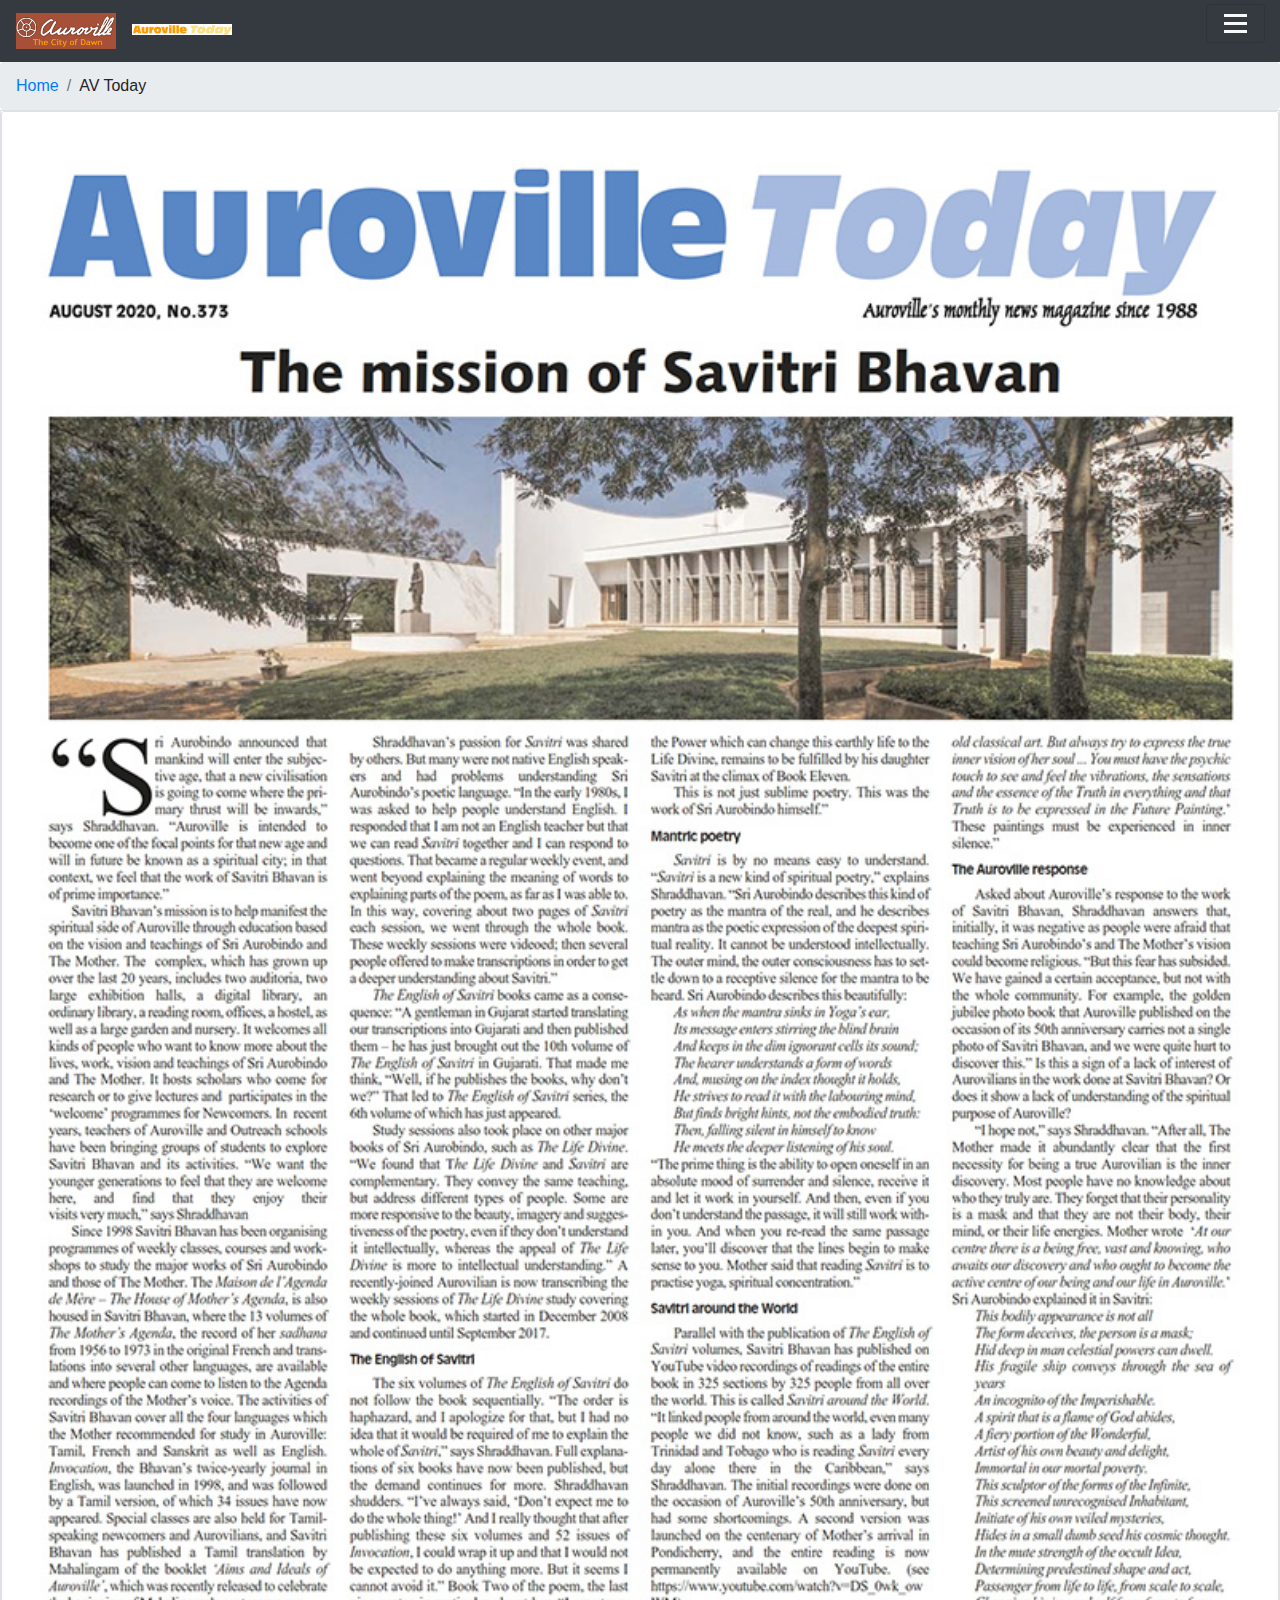
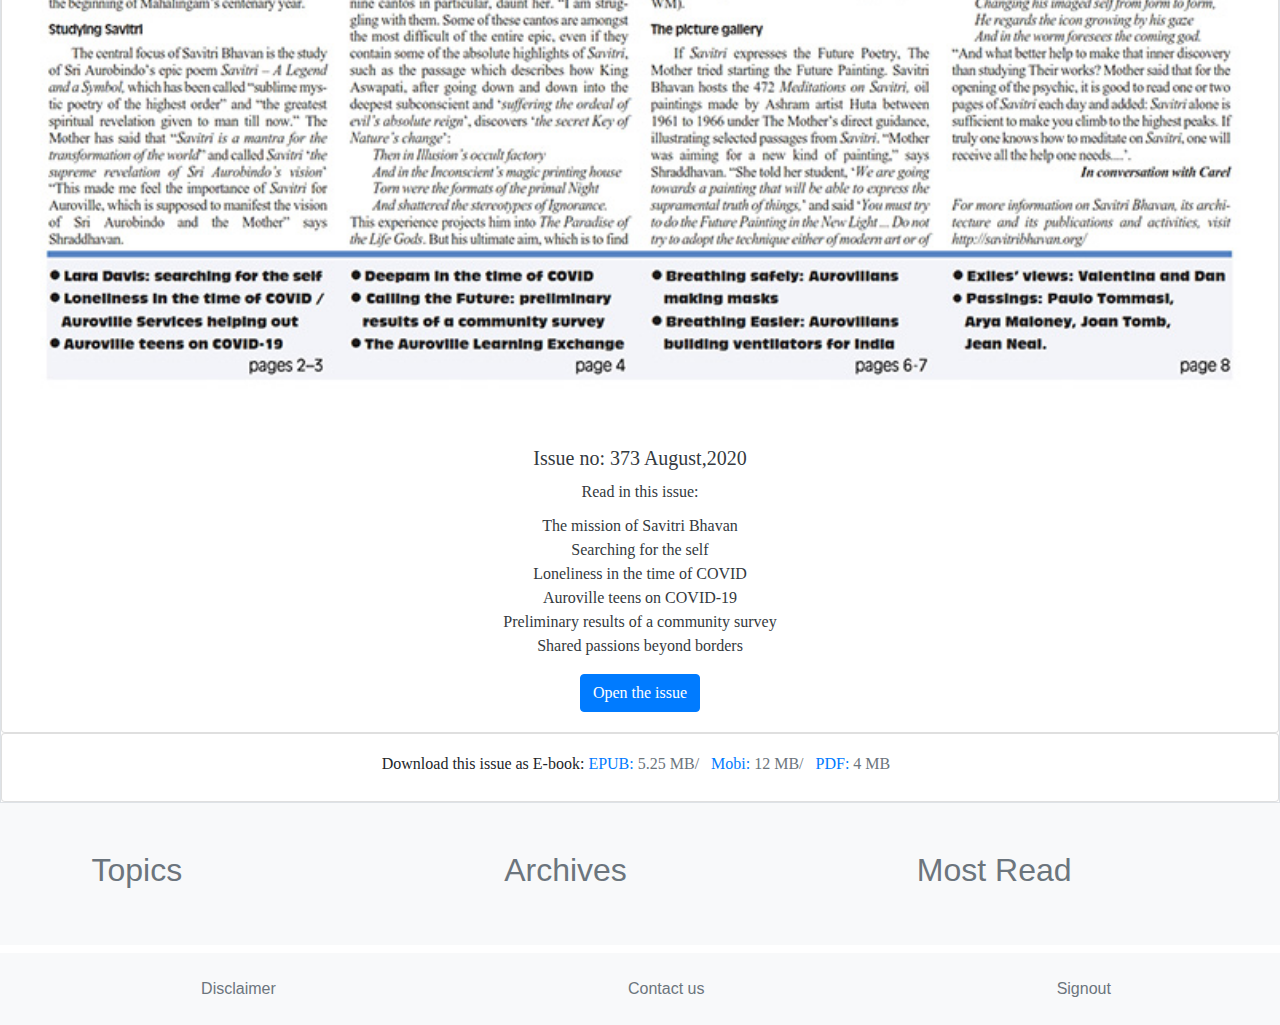
==== index.html @ aa0ff524 "initial" ====
<!doctype html>
<html lang="en">
  <head>
    <!-- Required meta tags -->
    <meta charset="utf-8">
    <meta name="viewport" content="width=device-width, initial-scale=1, shrink-to-fit=no">
    <link rel="icon" href="images/title.jpg">

    <!-- Bootstrap CSS -->
    <link rel="stylesheet" href="https://stackpath.bootstrapcdn.com/bootstrap/4.3.1/css/bootstrap.min.css" integrity="sha384-ggOyR0iXCbMQv3Xipma34MD+dH/1fQ784/j6cY/iJTQUOhcWr7x9JvoRxT2MZw1T" crossorigin="anonymous">
    <link rel="stylesheet" href="https://use.fontawesome.com/releases/v5.14.0/css/all.css" integrity="sha384-HzLeBuhoNPvSl5KYnjx0BT+WB0QEEqLprO+NBkkk5gbc67FTaL7XIGa2w1L0Xbgc" crossorigin="anonymous">
    <link rel="stylesheet" href="style.css">
    <title>Auroville Today</title>
  </head>
  <body>
    <!--navbar-->
    <nav class="navbar sticky-top  navbar-light bg-dark scroll">
   
    <div class="f1">
      <a href="#" class="navbar-brand "><img src="images/logo.png" class="img-fluid"  width="100"  alt=""></i></a>
      <a href="#" class="navbar-brand "><img src="images/avtoday_logo-fb6104b54d6cd9b0c238b9ac09770b38 (1).png" class="img-fluid"  width="100"  alt=""></i></a>

    </div>
   
         <button  type="button" class="navbar-toggler bg-dark nav-button navigation-button fixed mt-1 " style="outline: none;"data-toggle="collapse" data-target="#nav">
          <div class="bg-light line1"></div>
          <div class="bg-light line2"></div>
          <div class="bg-light line3"></div>
         </button>
         <div class="collapse navbar-collapse justify-content-between mb-2 " id="nav">
            <ul class="navbar-nav mx-auto ml-2 ">
                <li class="nav-item"><a href="#" class="nav-link text-light text-uppercase font-weight-bold">Current Issue</a></li>
                <li class="nav-item"><a href="#" class="nav-link text-light text-uppercase font-weight-bold">Topics</a></li>
                <li class="nav-item"><a href="#" class="nav-link text-light text-uppercase font-weight-bold">Archives</a></li>
                <li class="nav-item"><a href="#" class="nav-link text-light text-uppercase font-weight-bold">Sign-In</a></li>                
                <li class="nav-item"><a href="#" class="nav-link text-light text-uppercase font-weight-bold">Contact Us</a></li>                
             </ul>
             <form class="form-inline mx-auto">
                <div class="input-group">
                    <input type="text" class="form-control"placeholder="Search Av Today">
                    <div class="input-group-append">
                        <button type="button" class="btn"><i class="fas fa-search text-muted"></i></button>
                    </div>
                </div>
            </form>
         </div> 
          
    </nav>
    <!--End of navbar-->
    <!--Breadcrumps-->
    <nav aria-label="breadcrumb">
      <ol class="breadcrumb mb-0">
        <li class="breadcrumb-item"><a href="index.html">Home</a></li>
        <li class="breadcrumb-item item-active" aria-current="page">AV Today</li> 
      </ol>
    </nav>
    <!--End of Breadcrumps-->
    <!--Card-->
    <section class=" border lora"> 
        <div class="card" >
            <img src="images/August.jpg" class="card-img-top" alt="...">
            <div class="card-body text-center ">
              <h5 class="card-title text-center"> <a href="#" class="text-dark ">Issue no: 373 August,2020</a></h5>
              <h6 class="card-title text-center"> <a href="#" class="text-dark ">Read in this issue:</a></h6>
                <ul class="text-center list-inline">
                  <li class="list-item"><a href="#" class="text-dark ">The mission of Savitri Bhavan</a></li>
                  <li class="list-item"><a href="#" class="text-dark ">Searching for the self</a></li>
                  <li class="list-item"><a href="#" class="text-dark ">Loneliness in the time of COVID</a></li>
                  <li class="list-item"><a href="#" class="text-dark ">Auroville teens on COVID-19</a></li>
                  <li class="list-item"><a href="#" class="text-dark ">Preliminary results of a community survey</a></li>
                  <li class="list-item"><a href="#" class="text-dark ">Shared passions beyond borders</a></li>
                </ul>
              <a href="issue-index.html" class="btn btn-primary text-center">Open the issue</a>
            </div>
            
          </div>   

          <!-- Download  -->
    <section class="mt-0">
      <div class="card">
        <div class="card-body">
          <div class="row">
            <div class="col-lg-12">
              <h6 class=" mr-lg-2  text-center"><i class=" fas fa-download"></i>  Download this issue as E-book: 
                <span>
                  <a href="" >  EPUB: <span class="text-muted">5.25 MB/</span></a>
                  <a href="" class="ml-2">Mobi: <span class="text-muted">12 MB/</span></a>
                  <a href="" class="ml-2">PDF: <span class="text-muted">4 MB</span></a>
                </span></h6>
              </div>
          </div>
        </div>
      </div>
    </section>
    <!-- End of Download -->
          
    </section>  
    <!-- End of Card -->
    <!-- topics -->
    <section class="mb-2 p-4 bg-light ">
      <div class="row">
        <div class="col-lg-4">
          <a href="" class="text-secondary">
            <div class="row  my-4 text-center">
              <div class="col-xs-8 text-center mx-auto">
                <h2 class="text-capitalize fromleft">topics</h2>
              </div>
              <div class="col-xs-4 mx-auto">
                <i class="fas fa-book-reader fa-4x text-success fromright"></i>
              </div>
            </div>
          </a>     
        </div>
        <div class="col-lg-4">
          <a href="" class="text-secondary">
            <div class="row  my-4 text-center">
              <div class="col-xs-8 text-center mx-auto">
                <h2 class="text-capitalize fromleft">Archives</h2>
              </div>
              <div class="col-xs-4 mx-auto">
                <i class="fas fa-boxes fa-4x text-warning"></i>

              </div>
            </div>
          </a>     
        </div>
        
        <div class="col-lg-4">
          <a href="" class="text-secondary">
            <div class="row  my-4">
              <div class="col-xs-8 mx-auto text-center fromleft">
                <h2 class="text-capitalize ">Most Read</h2>
              </div>
              <div class="col-xs-4 mx-auto fromright">
                <i class="fab fa-gratipay fa-4x text-danger "></i>
              </div>
            </div>
          </a>
        </div>
      </div>
       
    </section>
    <!-- End of topics -->
    <!--End of Card-->

    <!-- Footer -->
    <section class="bg-light mt-0 p-4">
      <div class="row">
        <div class="col-xs-4 mx-lg-auto"><a href="" class="text-secondary"><i class=" text-success far fa-clipboard mx-3 "></i>Disclaimer</a></div>
        <div class="col-xs-4 mx-lg-auto"><a href="" class="text-secondary"><i class=" text-warning far fa-id-card  mx-3"></i>Contact us </a></div>
        <div class="col-xs-4 mx-lg-auto"><a href="" class="text-secondary"><i class=" text-danger fas fa-sign-out-alt  mx-3"></i>Signout</a></div>
      </div>      
    </section>
    <!-- End of Footer -->

    <!-- return-to-top -->
    <a href="javascript:" id="return-to-top" ><i class="fas fa-chevron-up"></i></a>  
    <!--End of return-to-top -->


    <!-- Optional JavaScript -->
    <!-- jQuery first, then Popper.js, then Bootstrap JS -->
    <script src="https://code.jquery.com/jquery-3.5.1.js" integrity="sha256-QWo7LDvxbWT2tbbQ97B53yJnYU3WhH/C8ycbRAkjPDc=" crossorigin="anonymous"></script>
    <script src="https://cdnjs.cloudflare.com/ajax/libs/popper.js/1.14.7/umd/popper.min.js" integrity="sha384-UO2eT0CpHqdSJQ6hJty5KVphtPhzWj9WO1clHTMGa3JDZwrnQq4sF86dIHNDz0W1" crossorigin="anonymous"></script>
    <script src="https://stackpath.bootstrapcdn.com/bootstrap/4.3.1/js/bootstrap.min.js" integrity="sha384-JjSmVgyd0p3pXB1rRibZUAYoIIy6OrQ6VrjIEaFf/nJGzIxFDsf4x0xIM+B07jRM" crossorigin="anonymous"></script>
    <script src="script.js"></script>
</body>
</html>
---- style.css ----
.brown{
    background-color: brown;
}

.scroll{
    top: 0;
    width: 100;
    height: 100%;
    transition: top 0.3s;
}
.border{
    border-bottom: solid 5px;
}
.border-down{
    border-bottom:  solid 3px;
}
.roboto{
font-family: 'Roboto', sans-serif;
font-size: 80%;
letter-spacing: 0ch;
}
.lora{
    font-family: 'Lora', serif;
}

/*Return to top*/
#return-to-top {
    position: fixed;
    bottom: 20px;
    right: 20px;
    background: rgb(0, 0, 0);
    background: rgba(0, 0, 0, 0.7);
    width: 50px;
    height: 50px;
    display: block;
    text-decoration: none;
    -webkit-border-radius: 35px;
    -moz-border-radius: 35px;
    border-radius: 35px;
    display: none;
    -webkit-transition: all 0.3s linear;
    -moz-transition: all 0.3s ease;
    -ms-transition: all 0.3s ease;
    -o-transition: all 0.3s ease;
    transition: all 0.3s ease;
}
#return-to-top i {
    color: #fff;
    margin: 0;
    position: relative;
    left: 16px;
    top: 13px;
    font-size: 19px;
    -webkit-transition: all 0.3s ease;
    -moz-transition: all 0.3s ease;
    -ms-transition: all 0.3s ease;
    -o-transition: all 0.3s ease;
    transition: all 0.3s ease;
}
#return-to-top:hover {
    background: rgba(0, 0, 0, 0.9);
}
#return-to-top:hover i {
    color: #fff;
    top: 5px;
}
/* End of Return to top*/

/*Nav-dir*/
.line1, .line2, .line3{
    width: 23px;
    height:3px;
    margin: 5px;
    transition: all .5s;
}

.change .line1{
    transform: rotate(-45deg) translate(-5px,6px);
}
.change .line2{
    opacity: 0;
}
.change .line3{
    transform: rotate(45deg) translate(-5px,-6px);
    background: linear-gradient(rgba(0,0,0,.6),rgba(0,0,0,.7));
}
#new{
    /* position: absolute; */
    width: 100%;
    height: 100%;
    padding-top: 0%;
    margin: 0%;
    background-color: black;


}

.show{
    pointer-events: all;
    width: 100%;
    height :100%;
    background-color:gray;
    z-index: 9988;
    transition: all .5s;
    
}

#listing{
    display:inline;
  justify-content: left;
}
/* #nav-dir {
    position: fixed;
    background: rgb(0, 0, 0);
    background: rgba(0, 0, 0, 0.7);
    width: 500px;
    height: 500px;
    display: block;
    text-decoration: none;
    -webkit-border-radius: 35px;
    -moz-border-radius: 35px;
    border-radius: 35px;
    display: none;
    -webkit-transition: all 0.3s linear;
    -moz-transition: all 0.3s ease;
    -ms-transition: all 0.3s ease;
    -o-transition: all 0.3s ease;
    transition: all 0.3s ease;
} */

.navigation-button{
    cursor: pointer;
    position: fixed;
    right: 15px;
    top: 0;
    z-index: 9999;
}
/*End of Nav-dir*/


/* animation   */
.fromleft{
    animation-name: fromleft;
    animation-duration: 2s;
}
   
.fromright{
    animation-name: fromright;
    animation-duration: 2s;
}

@keyframes fromleft{
    0%{
        transform: translateX(-120px);
        opacity:0;
    }
    100%{
        transform: translateX(0);
        opacity:1;
    }
}

@keyframes fromright{
    0%{
        transform: translateX(30px);
        opacity:0;
    }
    100%{
        transform: translateX(0);
        opacity:1;
    }
}
/* End of animation   */


/*image overlay*/

.category{
    position: relative;
    top: 0%;
    right: 0%;
    font-size: 8px;
    letter-spacing: 1px;
    background:black;
    width: 70%;
    height:10%;
    opacity: .7;
    cursor: pointer;
    transition: all .5s;
    text-emphasis-color: white;
    
}
.category :hover{
    opacity: 1;
}
.post-cat-group{
    display: -webkit-box;
    display: -ms-flexbox;
    display: flex;
    -ms-flex-wrap: wrap;
    flex-wrap: wrap;
    -webkit-box-align: center;
    -ms-flex-align: center;
    align-items: center;
    /* margin-bottom: .5rem !important; */

}
.font-size{
    font-size: 2rem;
    font-family: Georgia, 'Times New Roman', Times, serif;
}

.title-font{
    font-size: 80%;
    font-family: Verdana, Geneva, Tahoma, sans-serif;
}
.border-bot{
    border-bottom: grey solid .1px;
}
/* From theme */
.media{
    display: -ms-flexbox;
    display: flex;
    -ms-flex-align: start;
    align-items: flex-start;
}
.post-block {
    margin-bottom: 3rem;
}
.m-b-xs-30 {
    margin-bottom: 3rem !important;
}
.align-self-center {
    -ms-flex-item-align: center!important;
    align-self: center!important;
}
/* .m-r-xs-30 {
    margin-right: 3rem !important;
} */
.img-fluid {
    max-width: 100%;
    height: auto;
}

.grad-overlay {
    background: -webkit-gradient(linear,left top,left bottom,from(rgba(18,18,19,0)),to(#121213));
    background: -webkit-linear-gradient(top,rgba(18,18,19,0) 0%,#121213 100%);
    background: -o-linear-gradient(top,rgba(18,18,19,0) 0%,#121213 100%);
    background: linear-gradient(180deg,rgba(18,18,19,0) 0%,#121213 100%);
}


.media-body {
    word-break: break-word;
}



.post-cat{
    display: block;
    font-family: var(--secondary-font);
    font-size: .5rem;
    line-height: 1.4rem;
    font-weight: var(--s-bold);
    margin: 0 1rem 1rem 0;
    letter-spacing: 0rem;
}

.cat-btn{
    position: relative;
    display: -webkit-inline-box;
    display: -ms-inline-flexbox;
    display: inline-flex;
    -webkit-box-align: center;
    -ms-flex-align: center;
    align-items: center;
    -webkit-box-pack: center;
    -ms-flex-pack: center;
    justify-content: center;
    /* font-family: var(--secondary-font); */
    font-family: monospace;
    font-size: 1.4rem;
    line-height: 2.1rem;
    font-weight: var(--p-bold);
    letter-spacing: .1rem;
    color: #fff;
    /* padding: 1.4rem 4rem 1.3rem; */
    /* border-width: .2rem; */
    border-style: solid;
    border-radius: 0;
    padding: .3rem .6rem .3rem;
    border: none;
    font-size: 1.1rem;
    line-height: 1.4rem;
    font-weight: var(--s-bold);
    z-index: 1;
}
.cat-font{
    font-family: monospace;
    font-size: 70%;
    letter-spacing: .2ch;
    word-spacing: normal;
}
.m-b-xs-10 {
    margin-bottom: 1rem !important;
}

.post-title {
    font-size: 1.4rem;
    line-height: 1rem;
    margin-bottom: 1rem;
}
.custom{
    height :  80px;
}


/* From theme */


.overlay {
    position: absolute;
    top: 0%;
    right: 0%;
    font-size: 14px;
    letter-spacing: 1px;
    background: black;
    width: 70%;
    opacity: .7;
    cursor: pointer;
    transition: all .5s;
    text-emphasis-color: white;
    /* position: absolute; 
    bottom: 0; 
    background: rgb(0, 0, 0);
    background: rgba(0, 0, 0, 0.5); /* Black see-through */
    /* color: #f1f1f1; 
    width: 100%;
    transition: .5s ease;
    opacity:1;
    color: white;
    font-size: 20px;
    padding: 20px;
    text-align: center; */ 
  }
  
/*End of image overlayr*/

.intend{
    
    padding-right: 20px;
    padding-left: 20px;;
    font-size: large;
    text-align: justify;

}
.right{
    text-align: right;
    
    
}

.image{
    height: 50px;
    width: 150px;
}

.visible-navdir {
    visibility: visible;
}

.f1{
    display: flex;
}

/*topbuttom*/
#topbutton {
    position: fixed;
    top: 200px;
    right: 90px;
    background: rgb(0, 0, 0);
    background: rgba(0, 0, 0, 0.7);
    width: 50px;
    height: 50px;
    display: block;
    text-decoration: none;
    -webkit-border-radius: 35px;
    -moz-border-radius: 35px;
    border-radius: 35px;
    display: none;
    -webkit-transition: all 0.3s linear;
    -moz-transition: all 0.3s ease;
    -ms-transition: all 0.3s ease;
    -o-transition: all 0.3s ease;
    transition: all 0.3s ease;
}
/*End of topbuttom*/
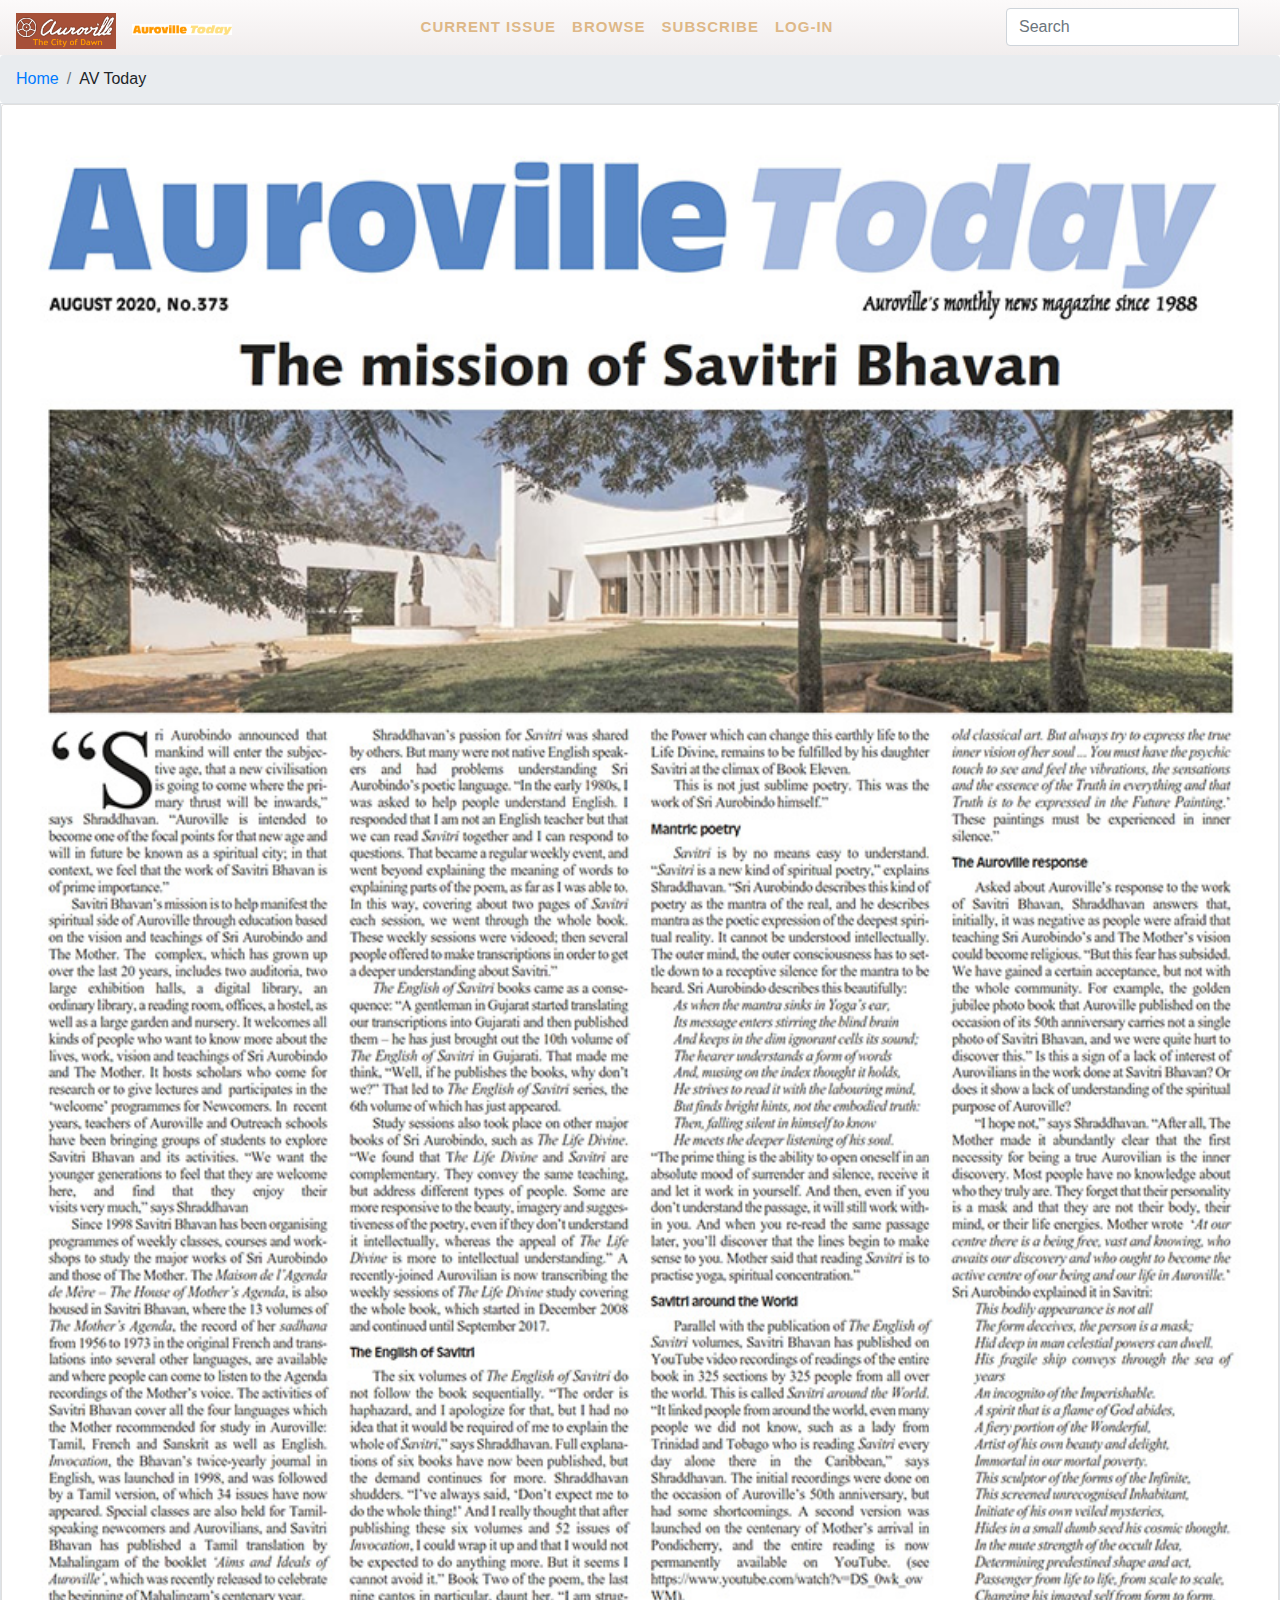
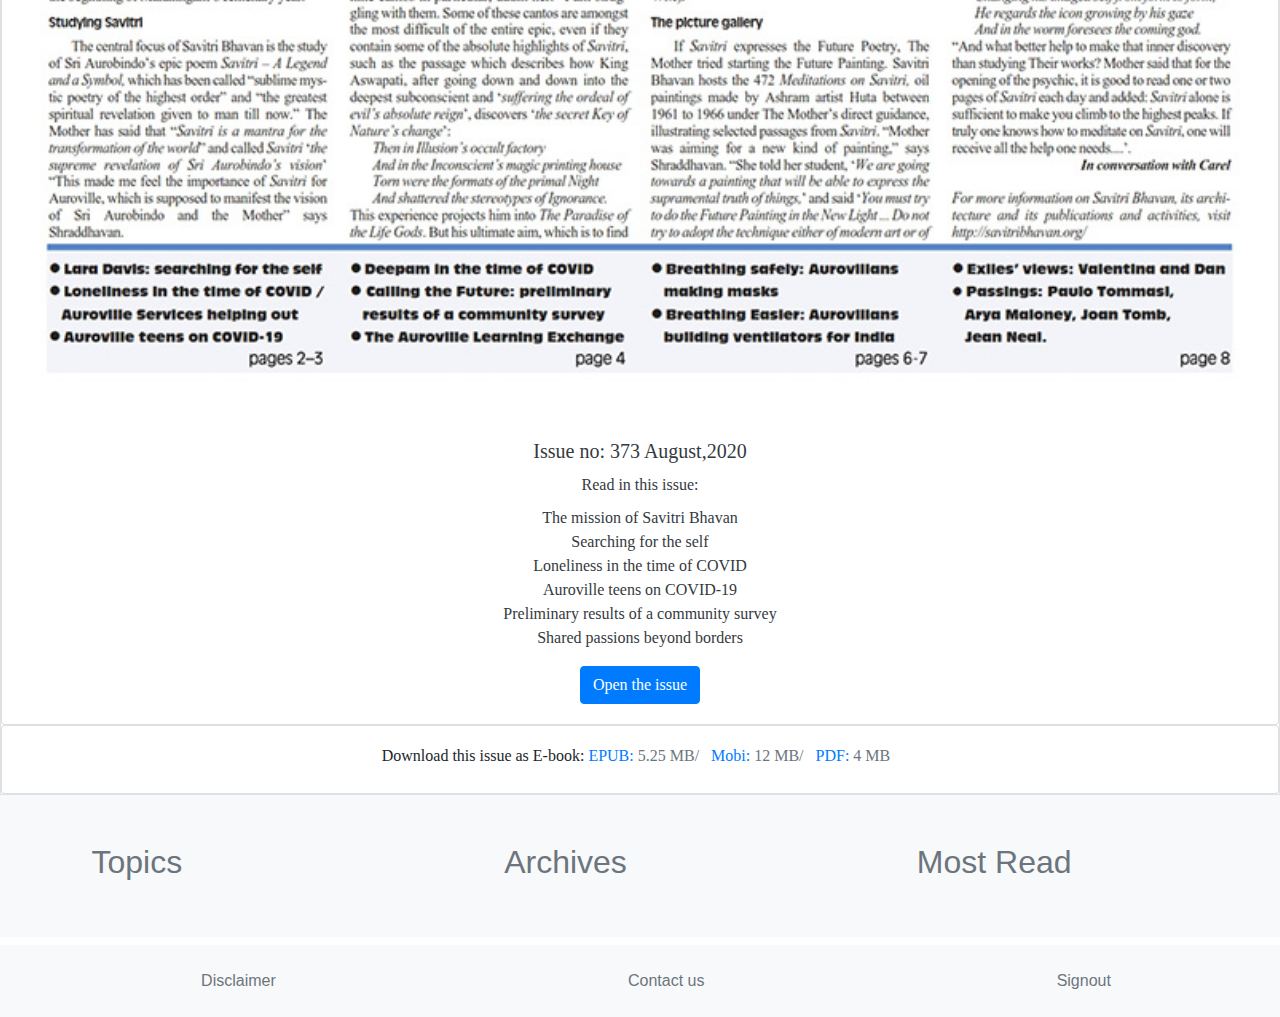
==== commit 6dca164b: "v 2.1" ====
--- a/index.html
+++ b/index.html
@@ -14,39 +14,38 @@
   </head>
   <body>
     <!--navbar-->
-    <nav class="navbar sticky-top  navbar-light bg-dark scroll">
-   
-    <div class="f1">
-      <a href="#" class="navbar-brand "><img src="images/logo.png" class="img-fluid"  width="100"  alt=""></i></a>
-      <a href="#" class="navbar-brand "><img src="images/avtoday_logo-fb6104b54d6cd9b0c238b9ac09770b38 (1).png" class="img-fluid"  width="100"  alt=""></i></a>
-
-    </div>
-   
-         <button  type="button" class="navbar-toggler bg-dark nav-button navigation-button fixed mt-1 " style="outline: none;"data-toggle="collapse" data-target="#nav">
-          <div class="bg-light line1"></div>
-          <div class="bg-light line2"></div>
-          <div class="bg-light line3"></div>
-         </button>
-         <div class="collapse navbar-collapse justify-content-between mb-2 " id="nav">
-            <ul class="navbar-nav mx-auto ml-2 ">
-                <li class="nav-item"><a href="#" class="nav-link text-light text-uppercase font-weight-bold">Current Issue</a></li>
-                <li class="nav-item"><a href="#" class="nav-link text-light text-uppercase font-weight-bold">Topics</a></li>
-                <li class="nav-item"><a href="#" class="nav-link text-light text-uppercase font-weight-bold">Archives</a></li>
-                <li class="nav-item"><a href="#" class="nav-link text-light text-uppercase font-weight-bold">Sign-In</a></li>                
-                <li class="nav-item"><a href="#" class="nav-link text-light text-uppercase font-weight-bold">Contact Us</a></li>                
-             </ul>
-             <form class="form-inline mx-auto">
-                <div class="input-group">
-                    <input type="text" class="form-control"placeholder="Search Av Today">
-                    <div class="input-group-append">
-                        <button type="button" class="btn"><i class="fas fa-search text-muted"></i></button>
-                    </div>
-                </div>
-            </form>
-         </div> 
-          
-    </nav>
-    <!--End of navbar-->
+    <nav class="navbar sticky-top nav-menu navbar-expand-lg bg-light scroll">
+      <!--Brand logo-->
+      <div class="f1">
+        <a href="#" class="navbar-brand "><img src="images/logo.png" class="img-fluid"  width="100"  alt=""></i></a>
+        <a href="#" class="navbar-brand "><img src="images/avtoday_logo-fb6104b54d6cd9b0c238b9ac09770b38 (1).png" class="img-fluid"  width="100"  alt=""></i></a>
+  
+      </div>
+           <button  type="button" class="navbar-toggler bg-white nav-button navigation-button fixed mt-1 " style="outline: none;" data-toggle="collapse" data-target="#nav">
+            <div class="bg-dark line1"></div>
+            <div class="bg-dark line2"></div>
+            <div class="bg-dark line3"></div>
+           </button>
+           <div class="collapse navbar-collapse  mb-2" style="font-family:'Segoe UI', Tahoma, Geneva, Verdana, sans-serif" id="nav">
+              <ul class="navbar-nav ml-lg-auto ">
+                  <li class="nav-item"><a href="#" class="nav-link menu-item  text-uppercase  ">Current issue</a> </li>
+                  <li class="nav-item"><a href="#" class="nav-link menu-item  text-uppercase ">Browse</a> </li>
+                  <li class="nav-item"><a href="#" class="nav-link menu-item  text-uppercase  ">Subscribe</a> </li>
+                  <li class="nav-item"><a href="#" class="nav-link menu-item  text-uppercase ">Log-in</a>  </li>
+                  
+               </ul>
+               <form class="form-inline ml-lg-auto">
+                  <div class="input-group">
+                      <input type="text" class="form-control"placeholder="Search">
+                      <div class="input-group-append">
+                          <button type="button" class="btn"><i class="fas fa-search text-muted"></i></button>
+                      </div>
+                  </div>
+              </form>
+           </div> 
+            
+      </nav>
+      <!--End of navbar-->
     <!--Breadcrumps-->
     <nav aria-label="breadcrumb">
       <ol class="breadcrumb mb-0">
@@ -55,93 +54,96 @@
       </ol>
     </nav>
     <!--End of Breadcrumps-->
-    <!--Card-->
+    <div class="conatiner">
+      <!--Card-->
     <section class=" border lora"> 
-        <div class="card" >
-            <img src="images/August.jpg" class="card-img-top" alt="...">
-            <div class="card-body text-center ">
-              <h5 class="card-title text-center"> <a href="#" class="text-dark ">Issue no: 373 August,2020</a></h5>
-              <h6 class="card-title text-center"> <a href="#" class="text-dark ">Read in this issue:</a></h6>
-                <ul class="text-center list-inline">
-                  <li class="list-item"><a href="#" class="text-dark ">The mission of Savitri Bhavan</a></li>
-                  <li class="list-item"><a href="#" class="text-dark ">Searching for the self</a></li>
-                  <li class="list-item"><a href="#" class="text-dark ">Loneliness in the time of COVID</a></li>
-                  <li class="list-item"><a href="#" class="text-dark ">Auroville teens on COVID-19</a></li>
-                  <li class="list-item"><a href="#" class="text-dark ">Preliminary results of a community survey</a></li>
-                  <li class="list-item"><a href="#" class="text-dark ">Shared passions beyond borders</a></li>
-                </ul>
-              <a href="issue-index.html" class="btn btn-primary text-center">Open the issue</a>
+      <div class="card" >
+          <img src="images/August.jpg" class="card-img-top" alt="...">
+          <div class="card-body text-center ">
+            <h5 class="card-title text-center"> <a href="#" class="text-dark ">Issue no: 373 August,2020</a></h5>
+            <h6 class="card-title text-center"> <a href="#" class="text-dark ">Read in this issue:</a></h6>
+              <ul class="text-center list-inline">
+                <li class="list-item"><a href="#" class="text-dark ">The mission of Savitri Bhavan</a></li>
+                <li class="list-item"><a href="#" class="text-dark ">Searching for the self</a></li>
+                <li class="list-item"><a href="#" class="text-dark ">Loneliness in the time of COVID</a></li>
+                <li class="list-item"><a href="#" class="text-dark ">Auroville teens on COVID-19</a></li>
+                <li class="list-item"><a href="#" class="text-dark ">Preliminary results of a community survey</a></li>
+                <li class="list-item"><a href="#" class="text-dark ">Shared passions beyond borders</a></li>
+              </ul>
+            <a href="issue-index.html" class="btn btn-primary text-center">Open the issue</a>
+          </div>
+          
+        </div>   
+
+<!-- Download  -->
+  <section class="mt-0">
+    <div class="card">
+      <div class="card-body">
+        <div class="row">
+          <div class="col-lg-12">
+            <h6 class=" mr-lg-2  text-center"><i class=" fas fa-download"></i>  Download this issue as E-book: 
+              <span>
+                <a href="" >  EPUB: <span class="text-muted">5.25 MB/</span></a>
+                <a href="" class="ml-2">Mobi: <span class="text-muted">12 MB/</span></a>
+                <a href="" class="ml-2">PDF: <span class="text-muted">4 MB</span></a>
+              </span></h6>
             </div>
-            
-          </div>   
-
-          <!-- Download  -->
-    <section class="mt-0">
-      <div class="card">
-        <div class="card-body">
-          <div class="row">
-            <div class="col-lg-12">
-              <h6 class=" mr-lg-2  text-center"><i class=" fas fa-download"></i>  Download this issue as E-book: 
-                <span>
-                  <a href="" >  EPUB: <span class="text-muted">5.25 MB/</span></a>
-                  <a href="" class="ml-2">Mobi: <span class="text-muted">12 MB/</span></a>
-                  <a href="" class="ml-2">PDF: <span class="text-muted">4 MB</span></a>
-                </span></h6>
-              </div>
-          </div>
         </div>
       </div>
-    </section>
-    <!-- End of Download -->
-          
-    </section>  
-    <!-- End of Card -->
-    <!-- topics -->
-    <section class="mb-2 p-4 bg-light ">
-      <div class="row">
-        <div class="col-lg-4">
-          <a href="" class="text-secondary">
-            <div class="row  my-4 text-center">
-              <div class="col-xs-8 text-center mx-auto">
-                <h2 class="text-capitalize fromleft">topics</h2>
-              </div>
-              <div class="col-xs-4 mx-auto">
-                <i class="fas fa-book-reader fa-4x text-success fromright"></i>
-              </div>
+    </div>
+  </section>
+<!-- End of Download -->        
+  </section>  
+  <!-- End of Card -->
+
+  <!-- Index -->
+  <section class="mb-2 p-4 bg-light ">
+    <div class="row">
+      <div class="col-lg-4">
+        <a href="" class="text-secondary">
+          <div class="row  my-4 text-center">
+            <div class="col-xs-8 text-center mx-auto">
+              <h2 class="text-capitalize fromleft">topics</h2>
             </div>
-          </a>     
-        </div>
-        <div class="col-lg-4">
-          <a href="" class="text-secondary">
-            <div class="row  my-4 text-center">
-              <div class="col-xs-8 text-center mx-auto">
-                <h2 class="text-capitalize fromleft">Archives</h2>
-              </div>
-              <div class="col-xs-4 mx-auto">
-                <i class="fas fa-boxes fa-4x text-warning"></i>
+            <div class="col-xs-4 mx-auto">
+              <i class="fas fa-book-reader fa-4x text-success fromright"></i>
+            </div>
+          </div>
+        </a>     
+      </div>
+      <div class="col-lg-4">
+        <a href="archives.html" class="text-secondary">
+          <div class="row  my-4 text-center">
+            <div class="col-xs-8 text-center mx-auto">
+              <h2 class="text-capitalize fromleft">Archives</h2>
+            </div>
+            <div class="col-xs-4 mx-auto">
+              <i class="fas fa-boxes fa-4x text-warning"></i>
 
-              </div>
             </div>
-          </a>     
-        </div>
-        
-        <div class="col-lg-4">
-          <a href="" class="text-secondary">
-            <div class="row  my-4">
-              <div class="col-xs-8 mx-auto text-center fromleft">
-                <h2 class="text-capitalize ">Most Read</h2>
-              </div>
-              <div class="col-xs-4 mx-auto fromright">
-                <i class="fab fa-gratipay fa-4x text-danger "></i>
-              </div>
+          </div>
+        </a>     
+      </div>
+      
+      <div class="col-lg-4">
+        <a href="" class="text-secondary">
+          <div class="row  my-4">
+            <div class="col-xs-8 mx-auto text-center fromleft">
+              <h2 class="text-capitalize ">Most Read</h2>
             </div>
-          </a>
-        </div>
+            <div class="col-xs-4 mx-auto fromright">
+              <i class="fab fa-gratipay fa-4x text-danger "></i>
+            </div>
+          </div>
+        </a>
       </div>
-       
-    </section>
-    <!-- End of topics -->
-    <!--End of Card-->
+    </div>
+     
+  </section>
+  <!-- End of index-->
+    </div>
+ <!-- End of container -->
+    
 
     <!-- Footer -->
     <section class="bg-light mt-0 p-4">
--- a/style.css
+++ b/style.css
@@ -23,6 +23,81 @@
     font-family: 'Lora', serif;
 }
 
+.nav-menu{
+    background: linear-gradient(rgba(252, 250, 250, 0.993),rgba(241, 237, 237, 0.979));
+    padding-bottom: 0%;
+    transition: all .7s;
+}
+.custom-navbar{
+    padding: 3px 30px;
+    transition: all .5s;
+
+}
+
+.menu-item{
+    font-size:15px;
+    font-weight: bold;
+    letter-spacing: 1px;
+    color:burlywood;
+    transition: color .5s;
+
+}
+.menu-item:hover {
+    color: chocolate;
+    transform: translateY(-5px);
+    transition: all .3s;
+}
+
+
+/* Sidenav */
+/* The side navigation menu */
+.sidenav {
+    height: 100%; /* 100% Full-height */
+    width: 0; /* 0 width - change this with JavaScript */
+    position: fixed; /* Stay in place */
+    z-index: 1; /* Stay on top */
+    top: 0;
+    left: 0;
+    background-color:whitesmoke; /* Black*/
+    overflow-x: hidden; /* Disable horizontal scroll */
+    padding-top: 60px; /* Place content 60px from the top */
+    transition: 0.5s; /* 0.5 second transition effect to slide in the sidenav */
+  }
+  
+  /* The navigation menu links */
+  .sidenav a {
+    padding: 8px 8px 8px 32px;
+    text-decoration: none;
+    font-size: 18px;
+    color: burlywood;
+    display: block;
+    transition: 0.3s;
+  }
+  
+  /* When you mouse over the navigation links, change their color */
+  .sidenav a:hover {
+    color: brown;
+  }
+  
+  /* Position and style the close button (top right corner) */
+  .sidenav .closebtn {
+    position: absolute;
+    top: 0;
+    right: 25px;
+    font-size: 36px;
+    margin-left: 50px;
+  }
+  /* Style page content - use this if you want to push the page content to the right when you open the side navigation */
+#main {
+    transition: margin-left .5s;
+    padding: 20px;
+  }
+
+  @media screen and (max-height: 450px) {
+    .sidenav {padding-top: 15px;}
+    .sidenav a {font-size: 18px;}
+  }
+/* End of Sidenav */
 /*Return to top*/
 #return-to-top {
     position: fixed;
@@ -65,6 +140,49 @@
     top: 5px;
 }
 /* End of Return to top*/
+/* Float-btn */
+#float-btn {
+    position: fixed;
+    bottom: 80px;
+    right: 20px;
+    background: rgb(0, 0, 0);
+    background: rgba(0, 0, 0, 0.7);
+    width: 50px;
+    height: 50px;
+    display: block;
+    text-decoration: none;
+    -webkit-border-radius: 35px;
+    -moz-border-radius: 35px;
+    border-radius: 35px;
+    display: none;
+    -webkit-transition: all 0.3s linear;
+    -moz-transition: all 0.3s ease;
+    -ms-transition: all 0.3s ease;
+    -o-transition: all 0.3s ease;
+    transition: all 0.3s ease;
+}
+#float-btn i {
+    color: #fff;
+    margin: 0;
+    position: relative;
+    left: 16px;
+    top: 13px;
+    font-size: 19px;
+    -webkit-transition: all 0.3s ease;
+    -moz-transition: all 0.3s ease;
+    -ms-transition: all 0.3s ease;
+    -o-transition: all 0.3s ease;
+    transition: all 0.3s ease;
+}
+#float-btn:hover {
+    background: rgba(0, 0, 0, 0.9);
+}
+#float-btn:hover i {
+    color: #fff;
+    top: 5px;
+}
+/* End of float-btn*/
+
 
 /*Nav-dir*/
 .line1, .line2, .line3{
@@ -99,7 +217,7 @@
     pointer-events: all;
     width: 100%;
     height :100%;
-    background-color:gray;
+    background-color:whitesmoke;
     z-index: 9988;
     transition: all .5s;
     
@@ -311,7 +429,8 @@
     margin-bottom: 1rem;
 }
 .custom{
-    height :  80px;
+    height :  100px;
+    width   : 100px;
 }
 
 
@@ -321,14 +440,15 @@
 .overlay {
     position: absolute;
     top: 0%;
-    right: 0%;
-    font-size: 14px;
+    left: 4%;
+    font-size: 21px;
     letter-spacing: 1px;
-    background: black;
-    width: 70%;
-    opacity: .7;
+    background:lightblue;
+    width:50%;
+    opacity: 1;
     cursor: pointer;
     transition: all .5s;
+   
     text-emphasis-color: white;
     /* position: absolute; 
     bottom: 0; 
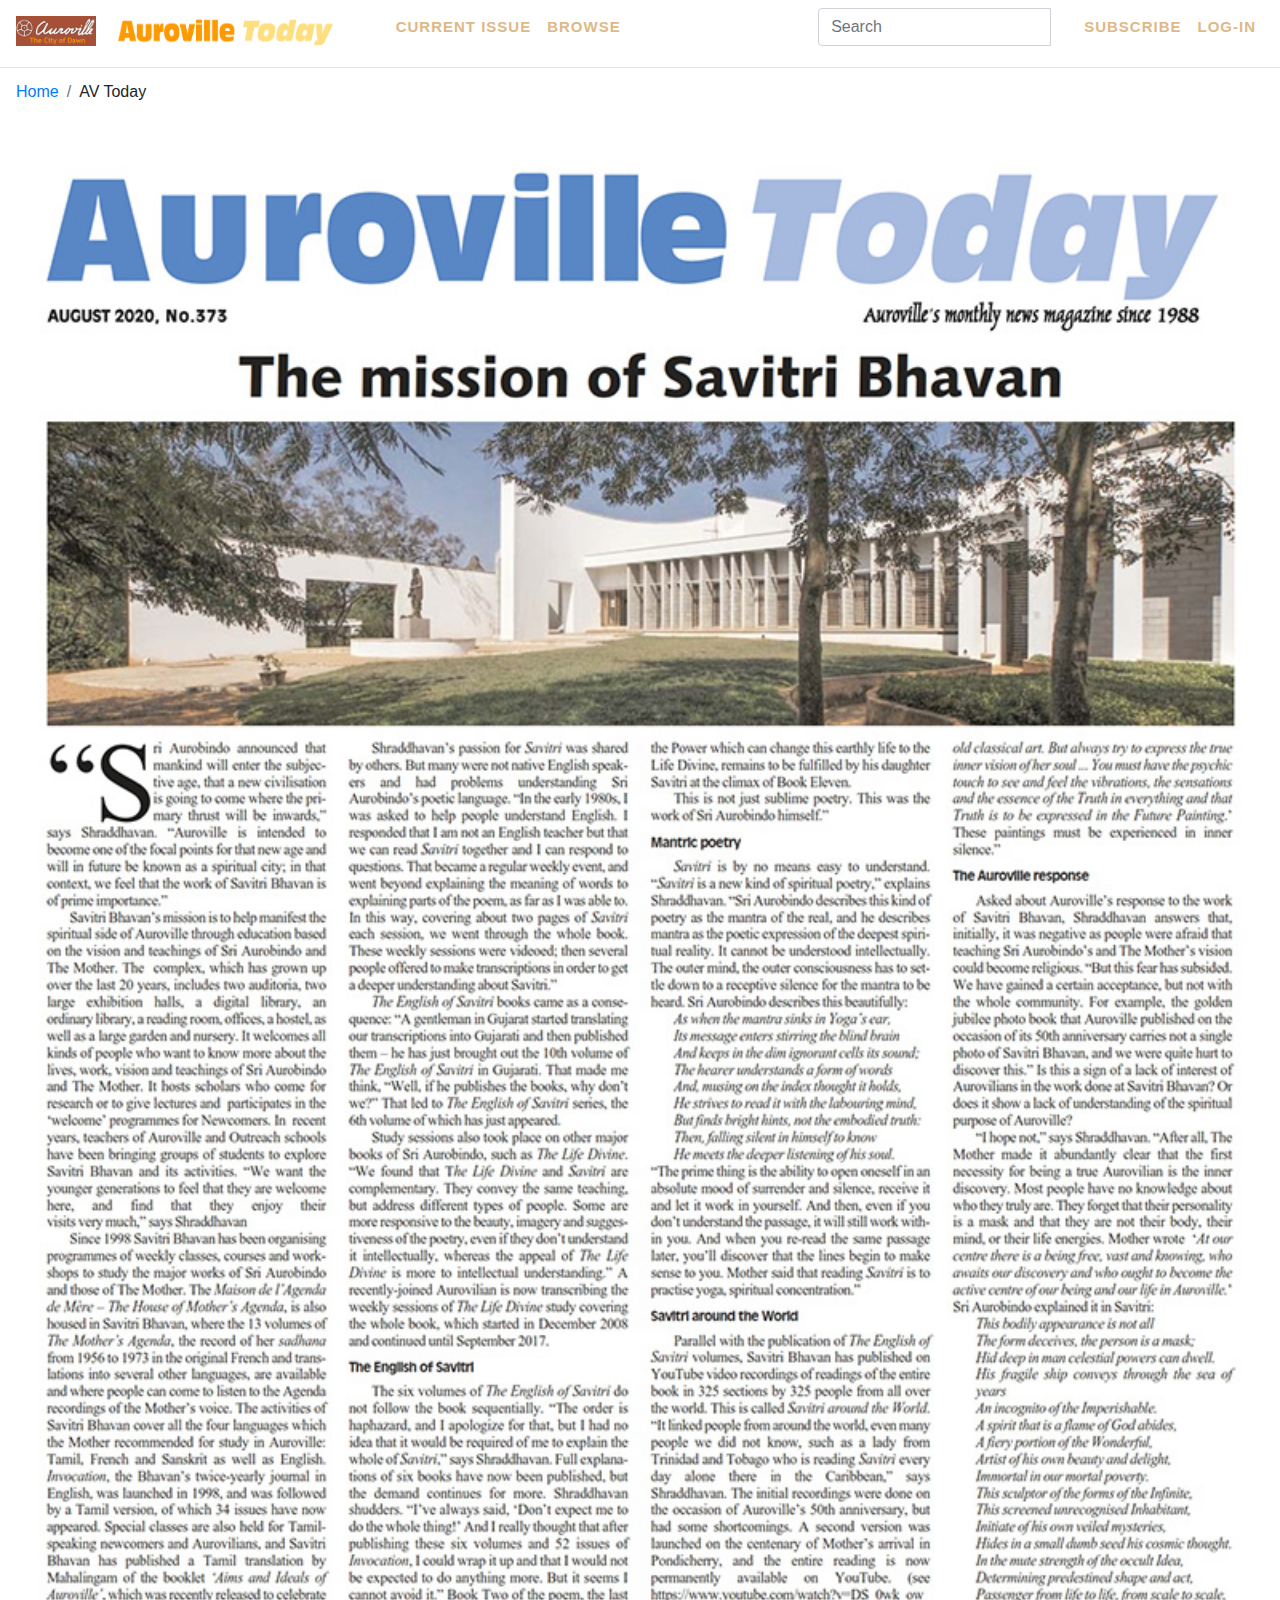
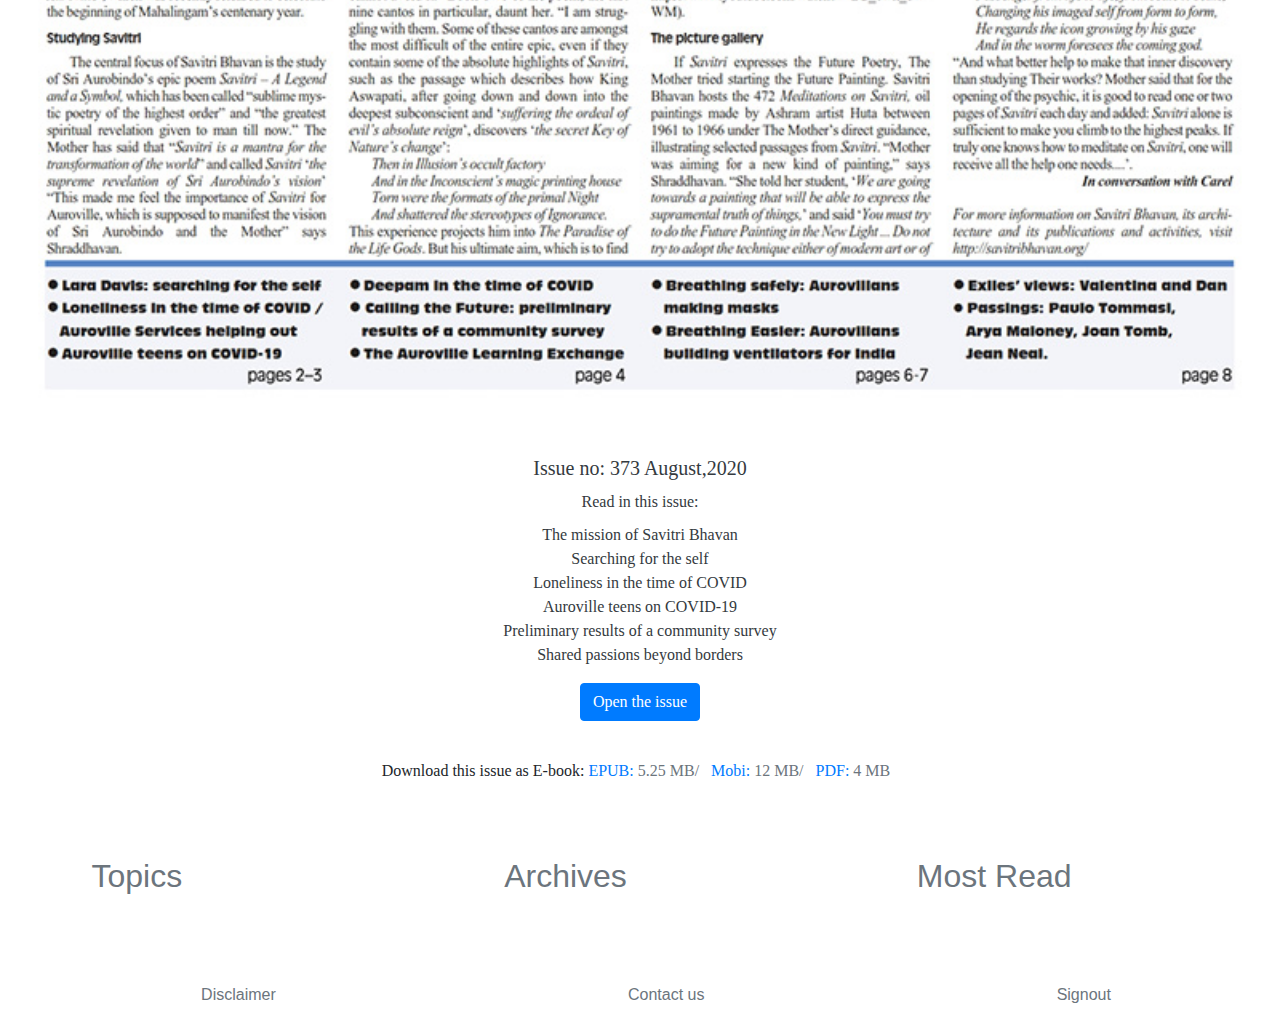
==== commit 1a5dce08: "2.3" ====
--- a/index.html
+++ b/index.html
@@ -13,28 +13,26 @@
     <title>Auroville Today</title>
   </head>
   <body>
+
     <!--navbar-->
-    <nav class="navbar sticky-top nav-menu navbar-expand-lg bg-light scroll">
+    <nav class="navbar sticky-top nav-menu navbar-expand-lg  scroll">
       <!--Brand logo-->
-      <div class="f1">
-        <a href="#" class="navbar-brand "><img src="images/logo.png" class="img-fluid"  width="100"  alt=""></i></a>
-        <a href="#" class="navbar-brand "><img src="images/avtoday_logo-fb6104b54d6cd9b0c238b9ac09770b38 (1).png" class="img-fluid"  width="100"  alt=""></i></a>
-  
-      </div>
+      <a href="#"><img src="images/logo.png" class="logo"  width="100"  alt=""></i></a>
+
+       <a href="#" ><img src="images/avtoday_logo-fb6104b54d6cd9b0c238b9ac09770b38 (1).png" class="logo " alt=""></i></a>
            <button  type="button" class="navbar-toggler bg-white nav-button navigation-button fixed mt-1 " style="outline: none;" data-toggle="collapse" data-target="#nav">
             <div class="bg-dark line1"></div>
             <div class="bg-dark line2"></div>
             <div class="bg-dark line3"></div>
            </button>
            <div class="collapse navbar-collapse  mb-2" style="font-family:'Segoe UI', Tahoma, Geneva, Verdana, sans-serif" id="nav">
-              <ul class="navbar-nav ml-lg-auto ">
+              <ul class="navbar-nav  ">
                   <li class="nav-item"><a href="#" class="nav-link menu-item  text-uppercase  ">Current issue</a> </li>
                   <li class="nav-item"><a href="#" class="nav-link menu-item  text-uppercase ">Browse</a> </li>
-                  <li class="nav-item"><a href="#" class="nav-link menu-item  text-uppercase  ">Subscribe</a> </li>
-                  <li class="nav-item"><a href="#" class="nav-link menu-item  text-uppercase ">Log-in</a>  </li>
+             </ul>         
                   
-               </ul>
-               <form class="form-inline ml-lg-auto">
+               
+               <form class="form-inline ml-auto ">
                   <div class="input-group">
                       <input type="text" class="form-control"placeholder="Search">
                       <div class="input-group-append">
@@ -42,6 +40,10 @@
                       </div>
                   </div>
               </form>
+              <ul class="navbar-nav  ">
+                <li class="nav-item "><a href="#" class="nav-link menu-item  text-uppercase  ">Subscribe</a> </li>
+                  <li class="nav-item"><a href="#" class="nav-link menu-item  text-uppercase ">Log-in</a>  </li>
+              </ul>
            </div> 
             
       </nav>
@@ -56,7 +58,7 @@
     <!--End of Breadcrumps-->
     <div class="conatiner">
       <!--Card-->
-    <section class=" border lora"> 
+    <section class="border-0 lora"> 
       <div class="card" >
           <img src="images/August.jpg" class="card-img-top" alt="...">
           <div class="card-body text-center ">
@@ -97,7 +99,7 @@
   <!-- End of Card -->
 
   <!-- Index -->
-  <section class="mb-2 p-4 bg-light ">
+  <section class="mb-2 p-4 ">
     <div class="row">
       <div class="col-lg-4">
         <a href="" class="text-secondary">
@@ -146,7 +148,7 @@
     
 
     <!-- Footer -->
-    <section class="bg-light mt-0 p-4">
+    <section class="mt-0 p-4">
       <div class="row">
         <div class="col-xs-4 mx-lg-auto"><a href="" class="text-secondary"><i class=" text-success far fa-clipboard mx-3 "></i>Disclaimer</a></div>
         <div class="col-xs-4 mx-lg-auto"><a href="" class="text-secondary"><i class=" text-warning far fa-id-card  mx-3"></i>Contact us </a></div>
--- a/style.css
+++ b/style.css
@@ -1,5 +1,14 @@
 .brown{
     background-color: brown;
+}
+
+.navbar-brand{
+    position: relative;
+    background: url(images\avtoday_logo-fb6104b54d6cd9b0c238b9ac09770b38.png);
+    width: 170px;
+    left: 15px;
+    max-height: 70px;
+
 }
 
 .scroll{
@@ -9,7 +18,7 @@
     transition: top 0.3s;
 }
 .border{
-    border-bottom: solid 5px;
+    border-bottom: 5px solid  black;
 }
 .border-down{
     border-bottom:  solid 3px;
@@ -24,16 +33,35 @@
 }
 
 .nav-menu{
-    background: linear-gradient(rgba(252, 250, 250, 0.993),rgba(241, 237, 237, 0.979));
-    padding-bottom: 0%;
+    background: white;
+    padding-bottom: 1%;
     transition: all .7s;
 }
+.logo{
+    max-width : 80%;
+    height: 30px;
+    
+}
+.font{
+    font-size: medium;
+
+}
+.navbar{
+    border-bottom: .1px solid rgb(230, 226, 226);
+}
+
+.breadcrumb{
+    background-color: white;
+}
 .custom-navbar{
-    padding: 3px 30px;
-    transition: all .5s;
-
-}
-
+    padding: 3px 25px;
+    transition: all .5s;
+
+}
+
+.card{
+    border: none;
+}
 .menu-item{
     font-size:15px;
     font-weight: bold;
@@ -44,8 +72,8 @@
 }
 .menu-item:hover {
     color: chocolate;
-    transform: translateY(-5px);
-    transition: all .3s;
+    transform: translateY(-1px);
+    transition: all .5s;
 }
 
 
@@ -56,9 +84,9 @@
     width: 0; /* 0 width - change this with JavaScript */
     position: fixed; /* Stay in place */
     z-index: 1; /* Stay on top */
-    top: 0;
-    left: 0;
-    background-color:whitesmoke; /* Black*/
+    bottom: 0;
+    right: 0;
+    background-color:white; /* Black*/
     overflow-x: hidden; /* Disable horizontal scroll */
     padding-top: 60px; /* Place content 60px from the top */
     transition: 0.5s; /* 0.5 second transition effect to slide in the sidenav */
@@ -177,10 +205,10 @@
 #float-btn:hover {
     background: rgba(0, 0, 0, 0.9);
 }
-#float-btn:hover i {
+/* #float-btn:hover i {
     color: #fff;
     top: 5px;
-}
+} */
 /* End of float-btn*/
 
 
@@ -217,7 +245,7 @@
     pointer-events: all;
     width: 100%;
     height :100%;
-    background-color:whitesmoke;
+    background-color:white;
     z-index: 9988;
     transition: all .5s;
     
@@ -249,12 +277,37 @@
 .navigation-button{
     cursor: pointer;
     position: fixed;
-    right: 15px;
+    right: 5px;
     top: 0;
     z-index: 9999;
 }
 /*End of Nav-dir*/
-
+.canva-button{
+    width  :50px;
+    cursor: pointer;
+    position: fixed;
+    right: 20px;
+    bottom: 75px;
+    z-index: 9999;
+    color: black;
+}
+
+.line11, .line22, .line33{
+    width: 18px;
+    height:3px;
+    margin: 4px;
+    transition: all .5s;
+}
+.change .line11{
+    transform: rotate(-45deg) translate(-5px,6px);
+}
+.change .line22{
+    opacity: 0;
+}
+.change .line33{
+    transform: rotate(45deg) translate(-5px,-6px);
+    background: linear-gradient(rgba(0,0,0,.6),rgba(0,0,0,.7));
+}
 
 /* animation   */
 .fromleft{
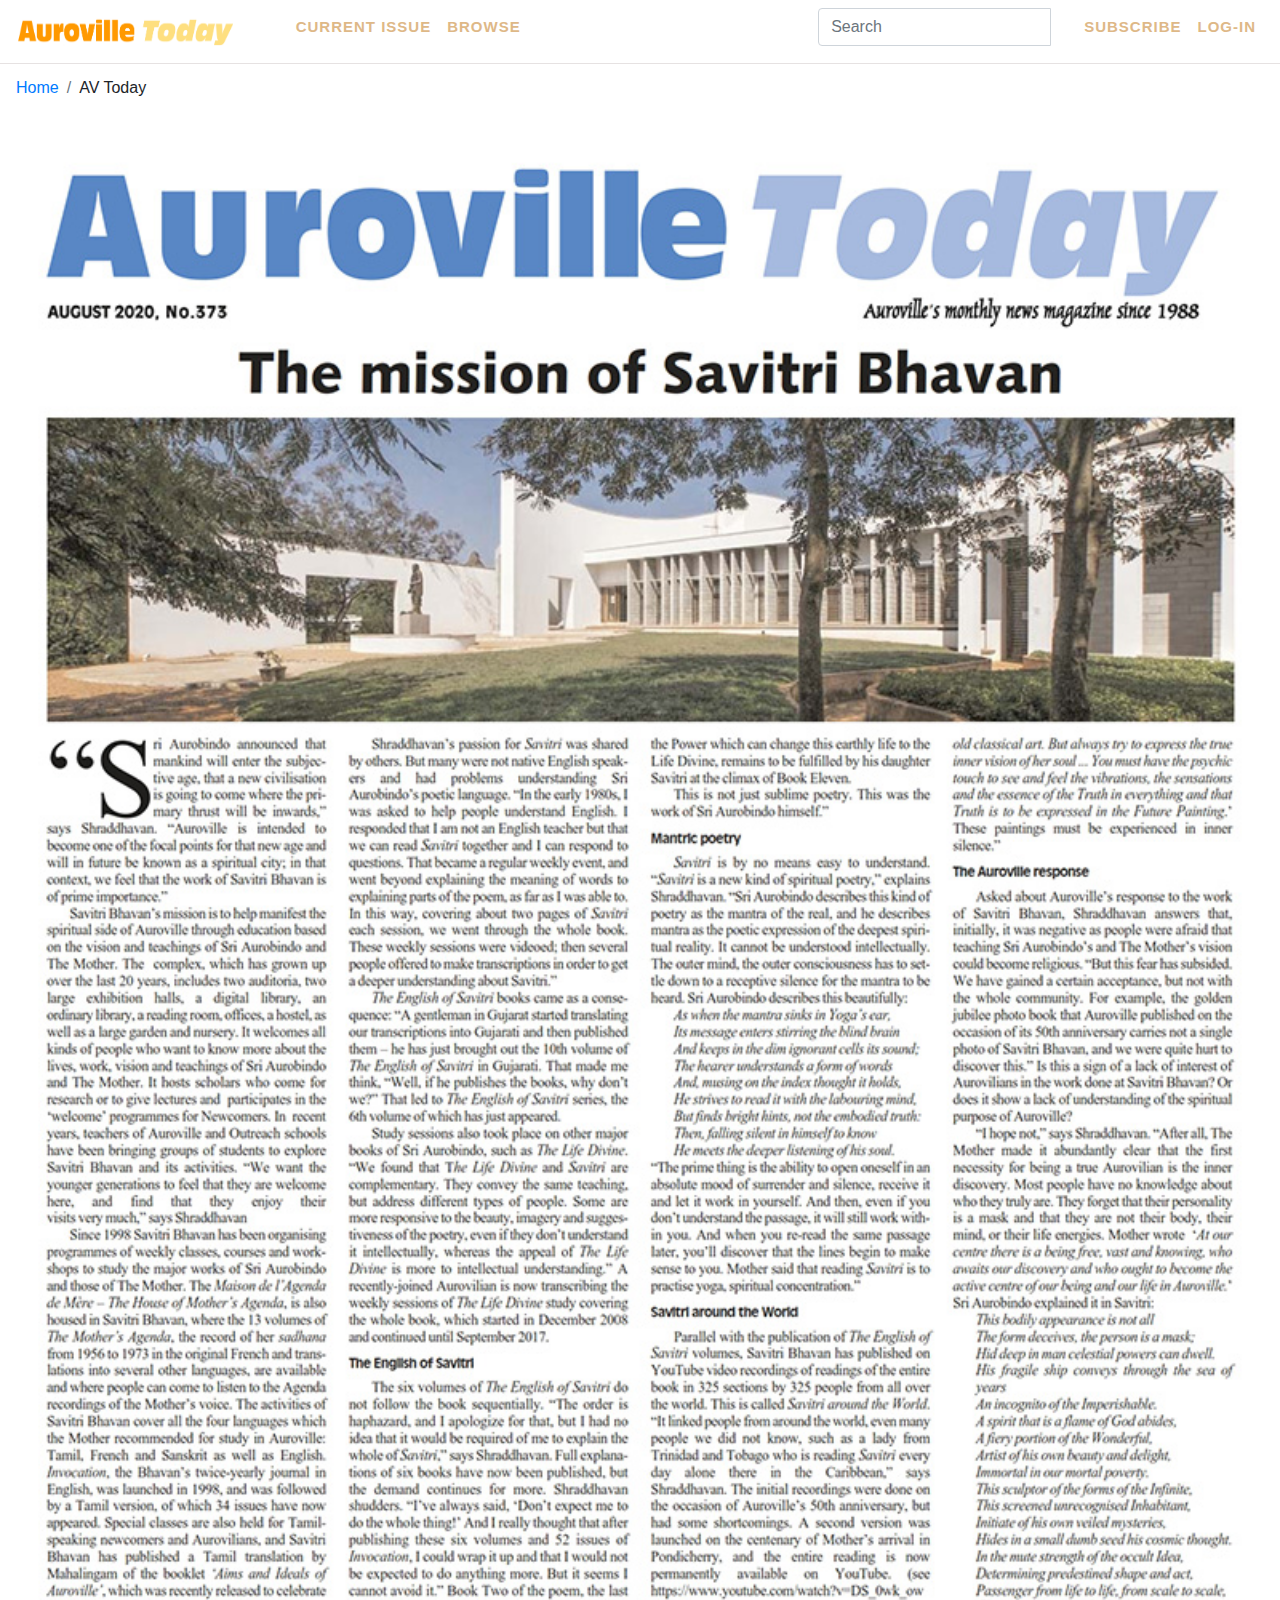
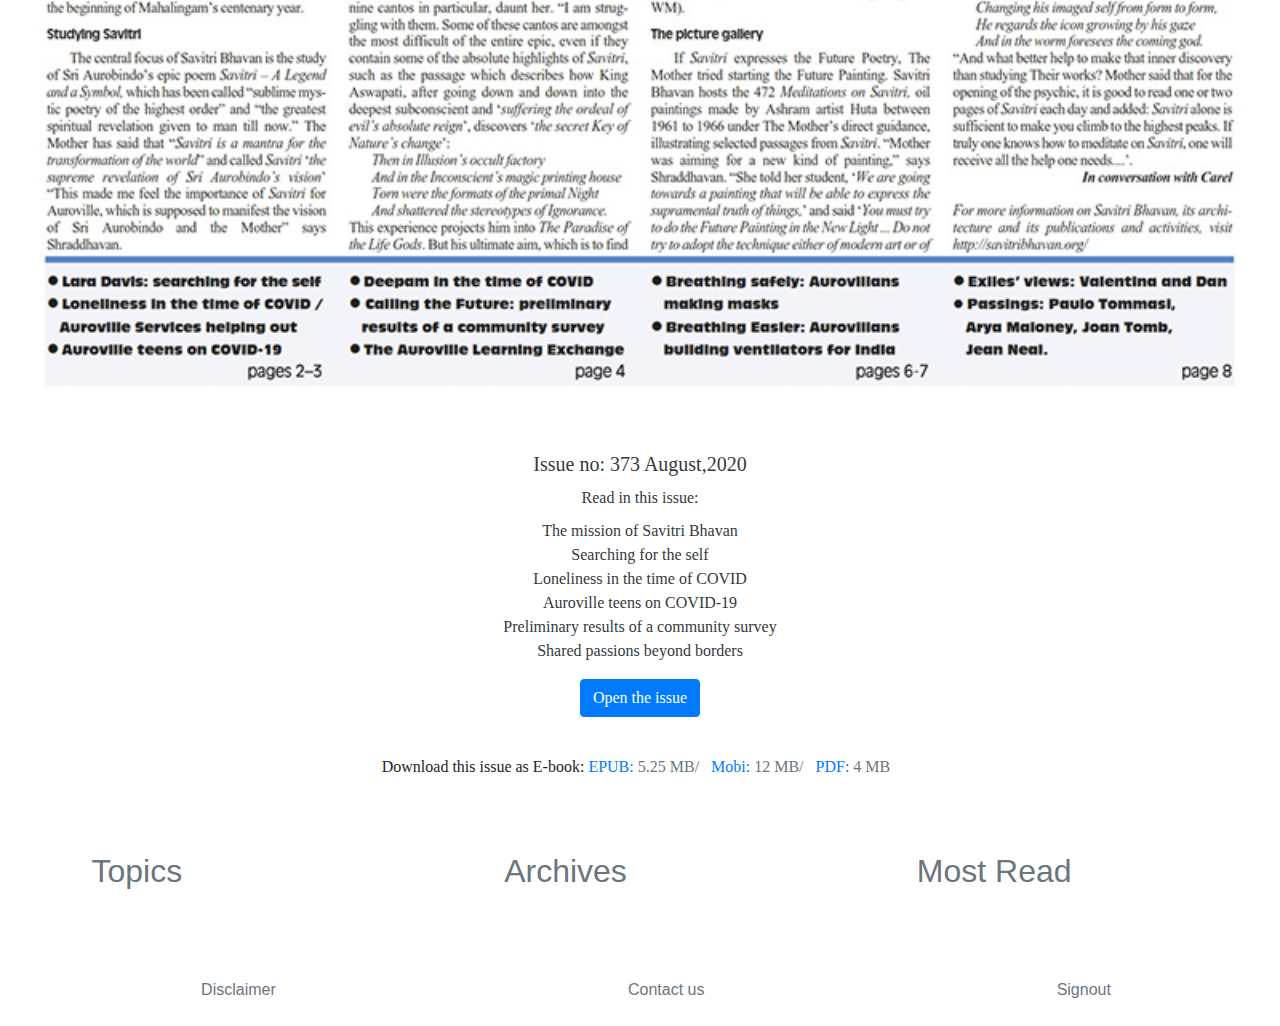
==== commit c3a6197d: "2.4" ====
--- a/index.html
+++ b/index.html
@@ -17,7 +17,7 @@
     <!--navbar-->
     <nav class="navbar sticky-top nav-menu navbar-expand-lg  scroll">
       <!--Brand logo-->
-      <a href="#"><img src="images/logo.png" class="logo"  width="100"  alt=""></i></a>
+      <!-- <a href="#"><img src="images/logo.png" class="logo"  width="100"  alt=""></i></a> -->
 
        <a href="#" ><img src="images/avtoday_logo-fb6104b54d6cd9b0c238b9ac09770b38 (1).png" class="logo " alt=""></i></a>
            <button  type="button" class="navbar-toggler bg-white nav-button navigation-button fixed mt-1 " style="outline: none;" data-toggle="collapse" data-target="#nav">
--- a/style.css
+++ b/style.css
@@ -34,7 +34,7 @@
 
 .nav-menu{
     background: white;
-    padding-bottom: 1%;
+   
     transition: all .7s;
 }
 .logo{
@@ -55,8 +55,14 @@
 }
 .custom-navbar{
     padding: 3px 25px;
-    transition: all .5s;
-
+    padding-top:7px;
+    transition: all .5s;
+
+}
+.margin{
+    border-top: 2px groove rgb(216, 210, 210);
+    border-bottom: 2px groove rgb(216, 210, 210);
+    
 }
 
 .card{
